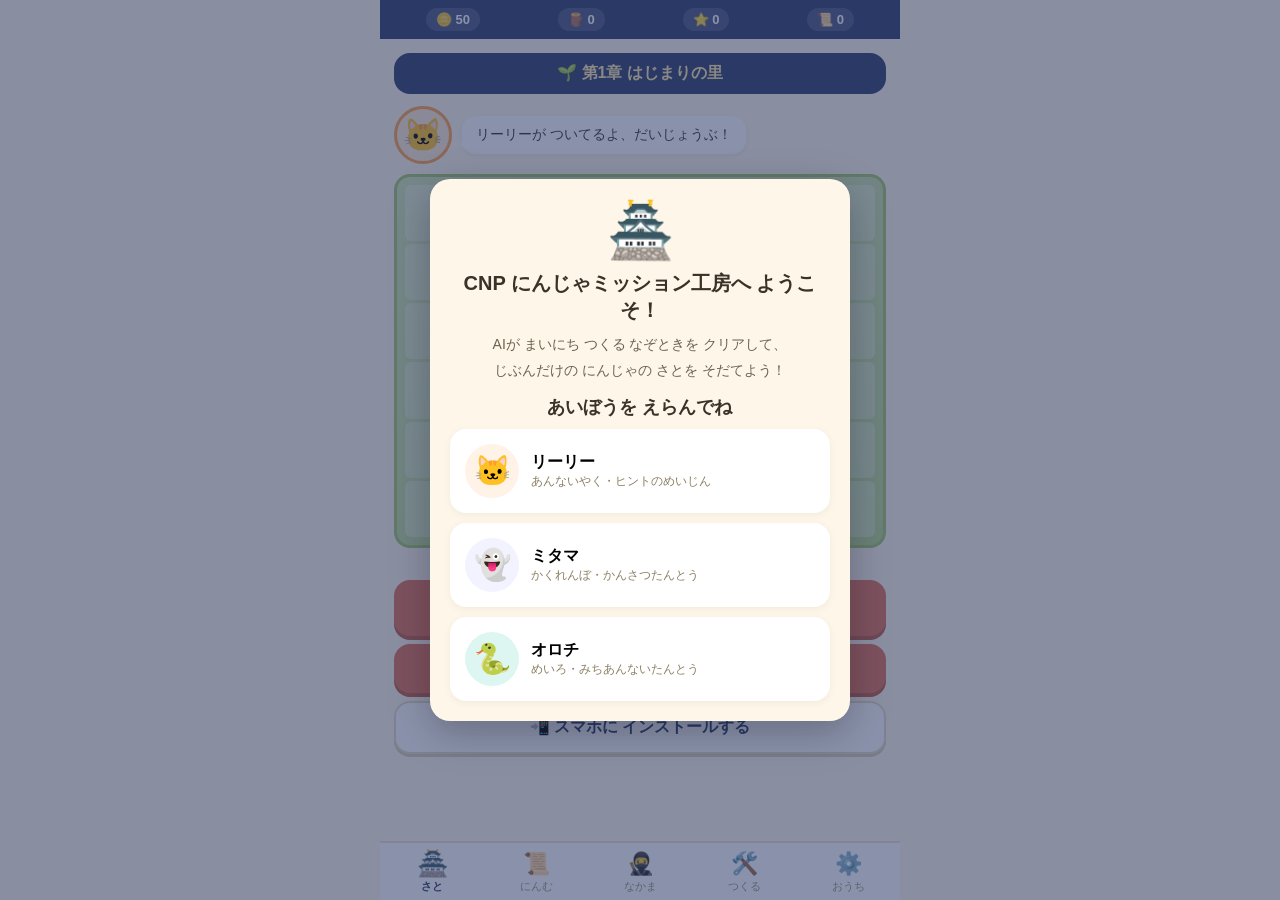
==== index.html @ 7656a040 "CNP にんじゃミッション工房 v1 (PWA) Co-Authored-By: Claude Fable 5 <noreply@anthropic.com>" ====
<!DOCTYPE html>
<html lang="ja">
<head>
  <meta charset="UTF-8">
  <meta name="viewport" content="width=device-width, initial-scale=1.0, viewport-fit=cover, user-scalable=no">
  <title>CNP にんじゃミッション工房</title>
  <meta name="description" content="AIが毎日つくる安全な忍者なぞときで、かわいいニンジャと里を育てるゲーム">
  <meta name="theme-color" content="#2b3a67">
  <link rel="manifest" href="manifest.webmanifest">
  <link rel="icon" href="icons/icon-192.png">
  <link rel="apple-touch-icon" href="icons/apple-touch-icon.png">
  <meta name="apple-mobile-web-app-capable" content="yes">
  <meta name="mobile-web-app-capable" content="yes">
  <meta name="apple-mobile-web-app-status-bar-style" content="black-translucent">
  <meta name="apple-mobile-web-app-title" content="にんじゃ工房">
  <link rel="stylesheet" href="style.css">
</head>
<body>
  <div id="app">
    <header id="topbar">
      <div class="res" id="res-coins">🪙 <span>0</span></div>
      <div class="res" id="res-wood">🪵 <span>0</span></div>
      <div class="res" id="res-star">⭐ <span>0</span></div>
      <div class="res" id="res-scroll">📜 <span>0</span></div>
    </header>
    <main id="screen"></main>
    <nav id="tabbar">
      <button data-tab="home"><span class="ticon">🏯</span><span>さと</span></button>
      <button data-tab="missions"><span class="ticon">📜</span><span>にんむ</span></button>
      <button data-tab="chars"><span class="ticon">🥷</span><span>なかま</span></button>
      <button data-tab="build"><span class="ticon">🛠️</span><span>つくる</span></button>
      <button data-tab="parent"><span class="ticon">⚙️</span><span>おうち</span></button>
    </nav>
  </div>
  <div id="overlay" class="hidden"></div>
  <script src="data.js"></script>
  <script src="gen.js"></script>
  <script src="game.js"></script>
</body>
</html>
---- style.css ----
/* ============================================================
   CNP にんじゃミッション工房 - スタイル
   ============================================================ */

* { box-sizing: border-box; -webkit-tap-highlight-color: transparent; }

:root {
  --bg: #fdf6e9;
  --ink: #3a3226;
  --navy: #2b3a67;
  --accent: #e17055;
  --gold: #f6b93b;
  --green: #78c850;
  --card: #ffffff;
  --radius: 16px;
}

html, body {
  margin: 0; padding: 0;
  height: 100%;
  overscroll-behavior: none;
}

body {
  font-family: "Hiragino Maru Gothic ProN", "BIZ UDGothic", "Yu Gothic", "Meiryo", sans-serif;
  background: var(--bg);
  color: var(--ink);
  touch-action: manipulation;
  user-select: none;
  -webkit-user-select: none;
}

#app {
  display: flex;
  flex-direction: column;
  height: 100dvh;
  max-width: 520px;
  margin: 0 auto;
  background: var(--bg);
}

/* ---------- トップバー ---------- */
#topbar {
  display: flex;
  gap: 6px;
  padding: calc(8px + env(safe-area-inset-top)) 10px 8px;
  background: var(--navy);
  color: #fff;
  justify-content: space-around;
  flex-shrink: 0;
}
.res {
  background: rgba(255,255,255,.14);
  border-radius: 999px;
  padding: 4px 10px;
  font-size: 13px;
  font-weight: bold;
  white-space: nowrap;
}

/* ---------- メイン ---------- */
#screen {
  flex: 1;
  overflow-y: auto;
  padding: 14px 14px 24px;
  -webkit-overflow-scrolling: touch;
}

/* ---------- タブバー ---------- */
#tabbar {
  display: flex;
  flex-shrink: 0;
  background: #fff;
  border-top: 2px solid #eadfc8;
  padding-bottom: env(safe-area-inset-bottom);
}
#tabbar button {
  flex: 1;
  border: none;
  background: none;
  padding: 8px 0 6px;
  font-size: 11px;
  color: #9a8f7a;
  display: flex;
  flex-direction: column;
  align-items: center;
  gap: 2px;
  font-family: inherit;
  cursor: pointer;
}
#tabbar button .ticon { font-size: 22px; }
#tabbar button.active { color: var(--navy); font-weight: bold; }
#tabbar button.active .ticon { transform: scale(1.15); }

/* ---------- ボタン ---------- */
.btn {
  display: block;
  width: 100%;
  border: none;
  border-radius: var(--radius);
  background: var(--accent);
  color: #fff;
  font-size: 16px;
  font-weight: bold;
  font-family: inherit;
  padding: 14px;
  margin: 8px 0;
  cursor: pointer;
  box-shadow: 0 4px 0 #c05a42;
  transition: transform .08s;
}
.btn:active { transform: translateY(3px); box-shadow: 0 1px 0 #c05a42; }
.btn.big { font-size: 18px; padding: 16px; }
.btn.small { width: auto; font-size: 14px; padding: 9px 16px; margin: 4px 0; box-shadow: 0 3px 0 #c05a42; }
.btn.ghost { background: #fff; color: var(--navy); box-shadow: 0 3px 0 #d9cdb4; border: 2px solid #e5dac2; }
.btn.danger { background: #d63031; box-shadow: 0 3px 0 #a02324; }
.btn:disabled { opacity: .55; }

/* ---------- ホーム ---------- */
.chapter-banner {
  background: var(--navy);
  color: #ffe9a8;
  text-align: center;
  border-radius: var(--radius);
  padding: 10px;
  font-weight: bold;
  font-size: 16px;
  margin-bottom: 12px;
}
.partner-row { display: flex; align-items: center; gap: 10px; margin: 10px 0; }
.partner-face {
  width: 58px; height: 58px;
  border-radius: 50%;
  border: 3px solid var(--gold);
  display: flex; align-items: center; justify-content: center;
  font-size: 32px;
  flex-shrink: 0;
  background: #fff;
}
.bubble {
  background: #fff;
  border-radius: 14px;
  padding: 10px 14px;
  font-size: 14px;
  position: relative;
  box-shadow: 0 2px 6px rgba(0,0,0,.06);
}
.bubble::before {
  content: "";
  position: absolute;
  left: -8px; top: 22px;
  border: 6px solid transparent;
  border-right-color: #fff;
}
.home-stats { text-align: center; font-size: 13px; color: #8d8064; margin: 6px 0; }

/* ---------- 里グリッド ---------- */
.village-wrap {
  background: linear-gradient(160deg, #d4e7b5, #b8d98d);
  border-radius: var(--radius);
  padding: 8px;
  border: 3px solid #a3c76d;
}
.village { display: grid; gap: 3px; }
.vcell {
  aspect-ratio: 1;
  background: rgba(255,255,255,.35);
  border: none;
  border-radius: 6px;
  font-size: clamp(16px, 5.5vw, 26px);
  display: flex; align-items: center; justify-content: center;
  padding: 0;
  cursor: pointer;
  font-family: inherit;
}
.vcell.filled { background: rgba(255,255,255,.7); }
button.vcell:active { background: rgba(255,255,255,.9); }

/* ---------- 任務 ---------- */
.page-title { font-size: 18px; font-weight: bold; margin: 4px 0 10px; }
.page-title .date { font-size: 12px; color: #9a8f7a; font-weight: normal; }
.ai-note {
  background: #fff4d6;
  border-radius: 12px;
  padding: 8px 12px;
  font-size: 12.5px;
  color: #8a6d1d;
  margin-bottom: 12px;
}
.mission-list { display: flex; flex-direction: column; gap: 10px; }
.mission-card {
  display: flex;
  align-items: center;
  gap: 10px;
  background: var(--card);
  border-radius: var(--radius);
  padding: 12px;
  box-shadow: 0 2px 8px rgba(0,0,0,.05);
}
.mission-card.done { opacity: .65; }
.m-icon { font-size: 30px; }
.m-body { flex: 1; }
.m-label { font-weight: bold; font-size: 15px; }
.m-story { font-size: 12.5px; color: #8d8064; }
.m-special {
  background: var(--gold);
  color: #fff;
  border-radius: 999px;
  font-size: 10.5px;
  padding: 2px 8px;
}
.m-done { font-size: 22px; }

.day-end {
  text-align: center;
  background: var(--navy);
  color: #fff;
  border-radius: var(--radius);
  padding: 20px 14px;
  margin-bottom: 14px;
}
.day-end-emoji { font-size: 44px; }
.day-end-title { font-size: 18px; font-weight: bold; margin: 8px 0 4px; }
.day-end-sub { font-size: 13px; opacity: .9; line-height: 1.7; }

/* ---------- プレイ画面 ---------- */
.play-head { display: flex; align-items: center; gap: 10px; margin-bottom: 6px; }
.play-title { font-weight: bold; font-size: 16px; }
.puzzle-area {
  background: var(--card);
  border-radius: var(--radius);
  padding: 16px;
  margin: 10px 0;
  box-shadow: 0 2px 8px rgba(0,0,0,.05);
}
.qtext { font-size: 16px; line-height: 1.8; font-weight: bold; margin-bottom: 12px; }
.qtext .sub { font-size: 12.5px; color: #8d8064; font-weight: normal; }

.choices { display: flex; flex-direction: column; gap: 8px; margin-top: 10px; }
.choice {
  border: 2px solid #e5dac2;
  background: #fffdf7;
  border-radius: 12px;
  padding: 13px;
  font-size: 15px;
  font-weight: bold;
  font-family: inherit;
  color: var(--ink);
  cursor: pointer;
  text-align: center;
}
.choice:active { background: #fff1d6; }
.choice.dim { opacity: .45; }
.choice.tile { display: inline-flex; width: 52px; height: 52px; align-items: center; justify-content: center; font-size: 20px; }

.hint-area { margin: 6px 0; }
.hint-line {
  background: #e8f4fd;
  color: #1e6091;
  border-radius: 12px;
  padding: 9px 12px;
  font-size: 13.5px;
  margin: 6px 0;
}

/* すいり */
.deduce-hints { margin: 8px 0; }
.deduce-hint {
  background: #f0ead6;
  border-radius: 10px;
  padding: 8px 12px;
  font-size: 14px;
  margin: 6px 0;
}

/* じゅんばん */
.order-seq {
  background: #f7f2e4;
  border-radius: 12px;
  padding: 10px 12px;
  font-size: 14px;
  min-height: 44px;
  margin-bottom: 10px;
  line-height: 1.9;
}
.order-list { display: flex; flex-direction: column; gap: 8px; }

/* きおく */
.scroll-view {
  background: linear-gradient(#f9edcf, #f3e2b3);
  border: 3px solid #cbb26a;
  border-radius: 12px;
  text-align: center;
  font-size: 34px;
  padding: 22px 10px;
  letter-spacing: 8px;
}
.mem-timer { text-align: center; font-size: 26px; font-weight: bold; color: var(--accent); margin: 8px 0; min-height: 32px; }

/* かんさつ */
.obs-grid { display: grid; gap: 6px; }
.obs-cell {
  aspect-ratio: 1;
  font-size: clamp(20px, 6.5vw, 30px);
  background: #fffdf7;
  border: 2px solid #eee3ca;
  border-radius: 10px;
  display: flex; align-items: center; justify-content: center;
  padding: 0;
  cursor: pointer;
}

/* めいろ */
.maze { display: grid; gap: 0; border-radius: 10px; overflow: hidden; margin: 8px 0; }
.mz-cell { aspect-ratio: 1; display: flex; align-items: center; justify-content: center; font-size: clamp(10px, 3.4vw, 18px); }
.mz-cell.wall { background: var(--navy); }
.mz-cell.floor { background: #fdf3da; }
.dpad {
  display: grid;
  grid-template-columns: repeat(3, 64px);
  gap: 6px;
  justify-content: center;
  margin-top: 10px;
}
.dbtn {
  height: 52px;
  font-size: 22px;
  border: none;
  border-radius: 12px;
  background: var(--navy);
  color: #fff;
  cursor: pointer;
  box-shadow: 0 3px 0 #1d2947;
}
.dbtn:active { transform: translateY(2px); box-shadow: 0 1px 0 #1d2947; }

/* あんごう */
.cipher-key {
  display: flex;
  flex-wrap: wrap;
  gap: 6px;
  margin-bottom: 10px;
}
.key-item {
  background: #f0ead6;
  border-radius: 8px;
  padding: 6px 10px;
  font-size: 15px;
  font-weight: bold;
}
.cipher-code {
  text-align: center;
  font-size: 26px;
  font-weight: bold;
  letter-spacing: 4px;
  background: #fdf3da;
  border-radius: 12px;
  padding: 14px;
  margin: 8px 0;
}

/* ことばならべ */
.anag-slots { display: flex; gap: 8px; justify-content: center; margin: 10px 0; }
.anag-slot {
  width: 48px; height: 48px;
  border: 2px dashed #cbb26a;
  border-radius: 10px;
  background: #fffdf7;
  display: flex; align-items: center; justify-content: center;
  font-size: 22px; font-weight: bold;
}
.anag-tiles { display: flex; gap: 8px; justify-content: center; flex-wrap: wrap; margin: 8px 0; }

/* ---------- 結果・モーダル ---------- */
#overlay {
  position: fixed;
  inset: 0;
  background: rgba(43,58,103,.55);
  display: flex;
  align-items: center;
  justify-content: center;
  padding: 20px;
  z-index: 50;
}
#overlay.hidden { display: none; }
.modal {
  background: var(--bg);
  border-radius: 20px;
  padding: 20px;
  width: 100%;
  max-width: 420px;
  max-height: 82dvh;
  overflow-y: auto;
  box-shadow: 0 12px 40px rgba(0,0,0,.25);
}
.result { text-align: center; }
.result-emoji { font-size: 54px; }
.result-title { font-size: 20px; font-weight: bold; margin: 8px 0; }
.result-line { font-size: 14px; line-height: 1.8; color: #6d6250; margin: 6px 0 12px; }
.result-rewards { margin: 12px 0; }
.reward-item {
  background: #fff;
  border-radius: 12px;
  padding: 10px;
  font-weight: bold;
  margin: 6px 0;
}

/* ---------- なかま ---------- */
.char-list { display: flex; flex-direction: column; gap: 10px; }
.char-card {
  display: flex;
  align-items: center;
  gap: 12px;
  background: var(--card);
  border-radius: var(--radius);
  border: 3px solid transparent;
  padding: 12px;
  box-shadow: 0 2px 8px rgba(0,0,0,.05);
  font-family: inherit;
  text-align: left;
  width: 100%;
}
.char-card.locked { opacity: .8; }
.char-face {
  width: 54px; height: 54px;
  border-radius: 50%;
  display: flex; align-items: center; justify-content: center;
  font-size: 30px;
  flex-shrink: 0;
}
.char-body { flex: 1; }
.char-name { font-weight: bold; font-size: 16px; }
.char-role { font-size: 12px; color: #8d8064; }
.char-action { flex-shrink: 0; max-width: 40%; }
.char-current { font-size: 11.5px; color: var(--green); font-weight: bold; text-align: center; }
.char-card.pickable { cursor: pointer; }
.char-card.pickable:active { background: #fff6e0; }

/* ---------- おみせ ---------- */
.shop-list { display: flex; flex-direction: column; gap: 8px; }
.shop-item {
  display: flex;
  align-items: center;
  gap: 10px;
  background: #fff;
  border: 2px solid #eee3ca;
  border-radius: 12px;
  padding: 10px;
  font-family: inherit;
  text-align: left;
  cursor: pointer;
  width: 100%;
  color: var(--ink);
}
.shop-item.cant { opacity: .5; }
.s-emoji { font-size: 26px; }
.s-body { flex: 1; font-size: 13px; }
.s-body small { color: #8d8064; }
.s-cost { font-size: 12.5px; font-weight: bold; white-space: nowrap; }
.inv-bar {
  background: #fff;
  border-radius: 12px;
  padding: 10px 12px;
  font-size: 14px;
  margin: 10px 0;
  box-shadow: 0 2px 6px rgba(0,0,0,.05);
}

/* ---------- 保護者 ---------- */
.parent-gate { background: #fff; border-radius: var(--radius); padding: 18px; text-align: center; }
.gate-q { font-size: 22px; font-weight: bold; }
.gate-input {
  width: 120px;
  font-size: 22px;
  text-align: center;
  padding: 10px;
  border: 2px solid #e5dac2;
  border-radius: 12px;
  font-family: inherit;
}
.gate-msg { color: #d63031; font-size: 13px; min-height: 20px; margin-top: 6px; }
.parent-box {
  background: #fff;
  border-radius: var(--radius);
  padding: 14px;
  margin-bottom: 12px;
  font-size: 14px;
}
.parent-box label { display: flex; justify-content: space-between; align-items: center; margin: 8px 0; gap: 10px; }
.parent-box select {
  font-size: 14px;
  padding: 8px;
  border-radius: 10px;
  border: 2px solid #e5dac2;
  font-family: inherit;
  background: #fffdf7;
}
.parent-box.safety { font-size: 12.5px; color: #6d6250; }
.parent-box.safety ul { margin: 8px 0 0; padding-left: 18px; line-height: 1.9; }
.stat-line { margin: 4px 0; }
.install-steps { text-align: left; font-size: 14px; line-height: 2; padding-left: 20px; }
.install-body p { font-size: 13px; }

/* ---------- エフェクト ---------- */
.shake { animation: shake .4s; }
@keyframes shake {
  0%, 100% { transform: translateX(0); }
  25% { transform: translateX(-6px); }
  75% { transform: translateX(6px); }
}
.pop { animation: pop .3s; }
@keyframes pop {
  0% { transform: scale(.7); opacity: 0; }
  100% { transform: scale(1); opacity: 1; }
}
.glow {
  box-shadow: 0 0 0 3px var(--gold), 0 0 16px var(--gold) !important;
  background: #fff3c4 !important;
}
.confetti {
  position: fixed;
  top: -30px;
  z-index: 100;
  pointer-events: none;
  animation: fall 2.4s ease-in forwards;
}
@keyframes fall {
  to { transform: translateY(105vh) rotate(360deg); opacity: .6; }
}
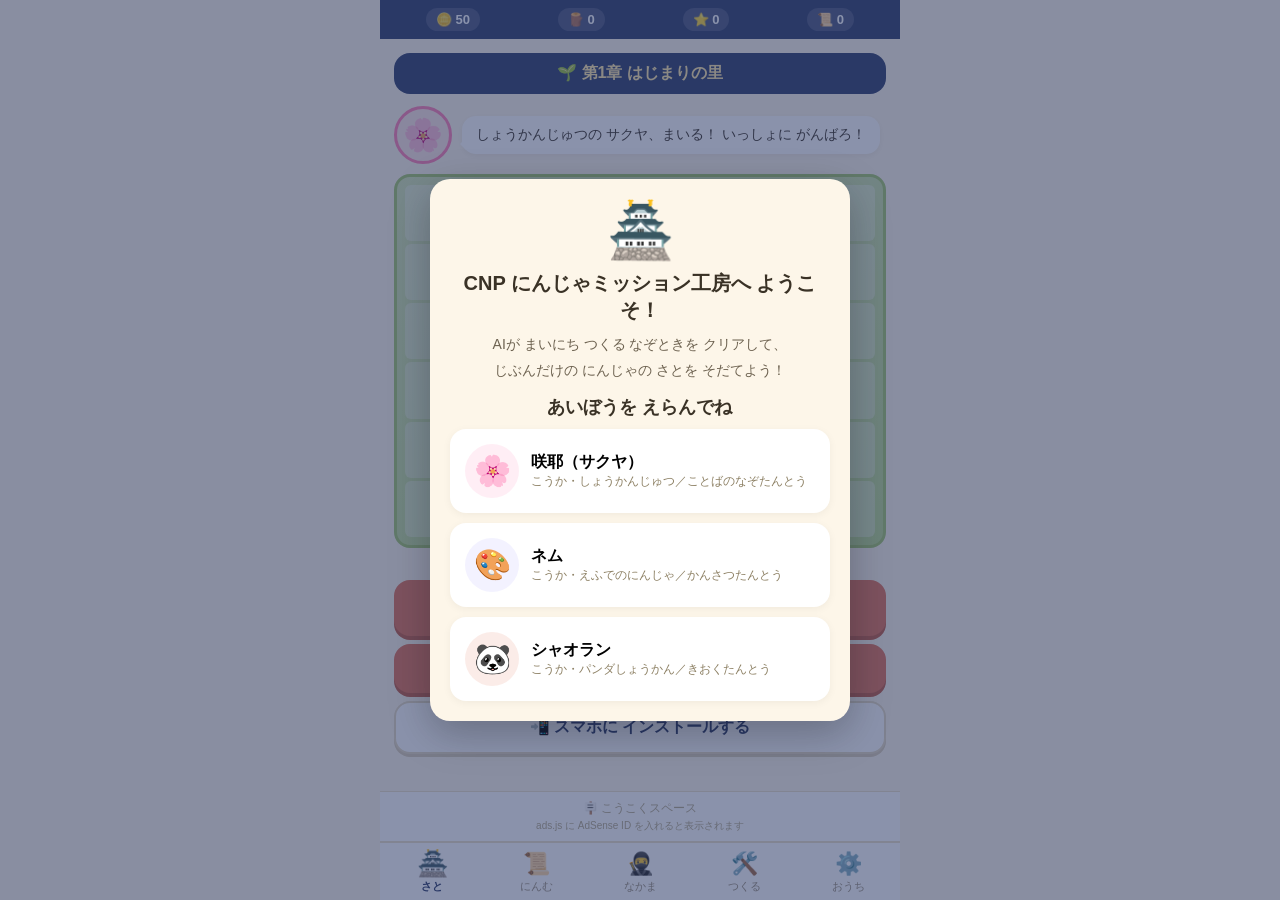
==== commit 1aeb4e4e: "広告機能を追加（AdSense・ホーム画面下バナー1枠のみ） - ads.js: AD_CONFIGにpub ID/slotを入れると実広告、未設定はプレースホルダー - なぞとき中・任務画面では非表" ====
--- a/index.html
+++ b/index.html
@@ -24,6 +24,7 @@
       <div class="res" id="res-scroll">📜 <span>0</span></div>
     </header>
     <main id="screen"></main>
+    <div id="ad-bar"></div>
     <nav id="tabbar">
       <button data-tab="home"><span class="ticon">🏯</span><span>さと</span></button>
       <button data-tab="missions"><span class="ticon">📜</span><span>にんむ</span></button>
@@ -35,6 +36,7 @@
   <div id="overlay" class="hidden"></div>
   <script src="data.js"></script>
   <script src="gen.js"></script>
+  <script src="ads.js"></script>
   <script src="game.js"></script>
 </body>
 </html>
--- a/style.css
+++ b/style.css
@@ -33,6 +33,7 @@
 #app {
   display: flex;
   flex-direction: column;
+  height: 100vh;
   height: 100dvh;
   max-width: 520px;
   margin: 0 auto;
@@ -65,6 +66,28 @@
   padding: 14px 14px 24px;
   -webkit-overflow-scrolling: touch;
 }
+
+/* ---------- 広告バー（ホーム画面のみ表示） ---------- */
+#ad-bar {
+  flex-shrink: 0;
+  background: #fff;
+  border-top: 1px solid #eadfc8;
+  min-height: 0;
+  max-height: 70px;
+  overflow: hidden;
+}
+.ad-placeholder {
+  display: flex;
+  flex-direction: column;
+  align-items: center;
+  justify-content: center;
+  gap: 2px;
+  padding: 8px;
+  font-size: 12px;
+  color: #b3a888;
+  text-align: center;
+}
+.ad-placeholder span { font-size: 10px; }
 
 /* ---------- タブバー ---------- */
 #tabbar {
@@ -209,6 +232,24 @@
   font-size: 10.5px;
   padding: 2px 8px;
 }
+.m-hard {
+  background: #d63031;
+  color: #fff;
+  border-radius: 999px;
+  font-size: 10.5px;
+  padding: 2px 8px;
+}
+.mission-card.hard { border: 2px solid #ff7675; }
+.no-support {
+  background: #ffe3e3;
+  color: #a02324;
+  border-radius: 12px;
+  padding: 10px 14px;
+  font-size: 13.5px;
+  font-weight: bold;
+  text-align: center;
+  margin: 8px 0;
+}
 .m-done { font-size: 22px; }
 
 .day-end {
@@ -389,6 +430,7 @@
   padding: 20px;
   width: 100%;
   max-width: 420px;
+  max-height: 82vh;
   max-height: 82dvh;
   overflow-y: auto;
   box-shadow: 0 12px 40px rgba(0,0,0,.25);
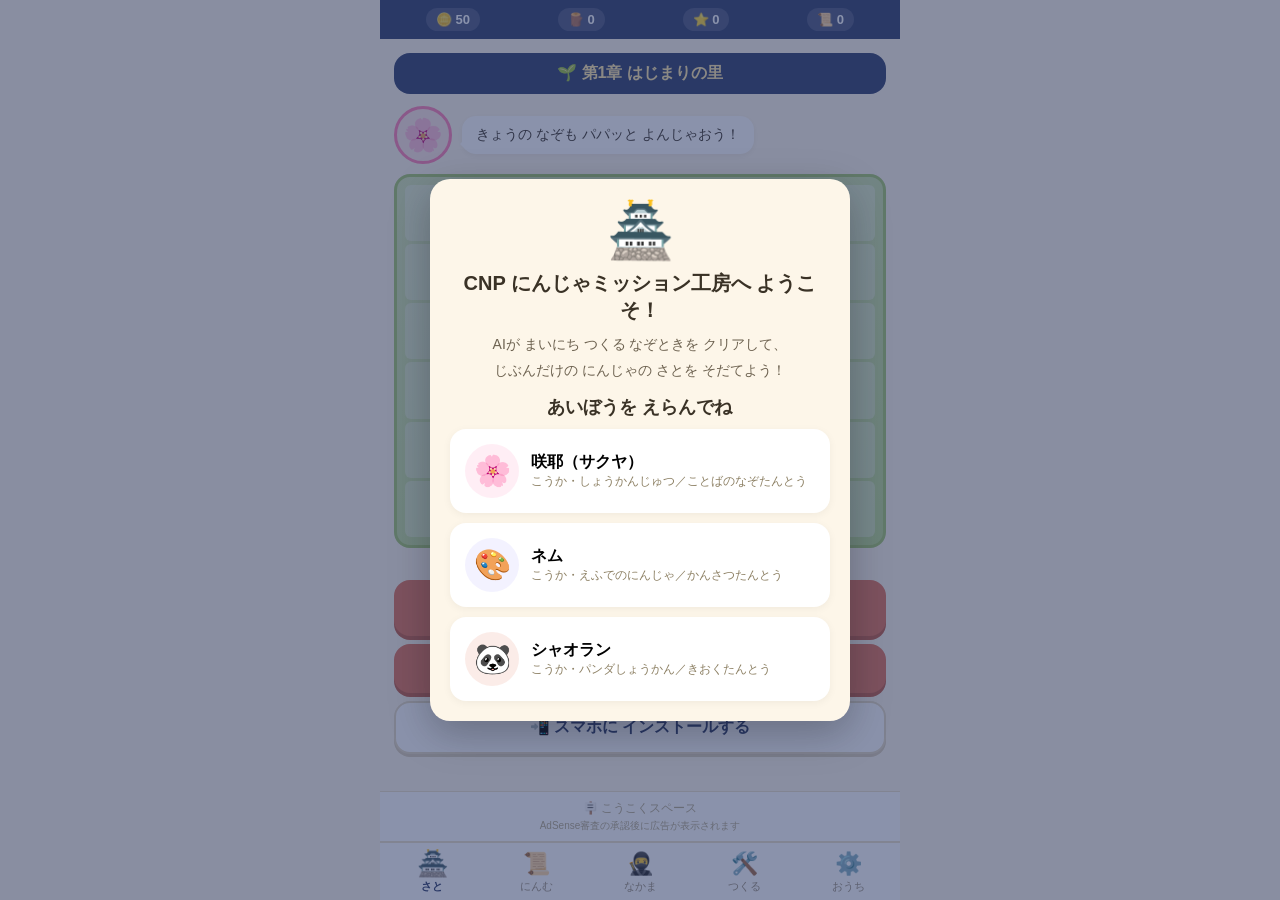
==== commit 258e35f2: "AdSense審査コード設置（pub-2175971581635704）・ads.txt更新・SWキャッシュv4 Co-Authored-By: Claude Fable 5 <noreply@ant" ====
--- a/index.html
+++ b/index.html
@@ -13,6 +13,8 @@
   <meta name="mobile-web-app-capable" content="yes">
   <meta name="apple-mobile-web-app-status-bar-style" content="black-translucent">
   <meta name="apple-mobile-web-app-title" content="にんじゃ工房">
+  <!-- AdSense審査コード（pub-2175971581635704） -->
+  <script async src="https://pagead2.googlesyndication.com/pagead/js/adsbygoogle.js?client=ca-pub-2175971581635704" crossorigin="anonymous"></script>
   <link rel="stylesheet" href="style.css">
 </head>
 <body>
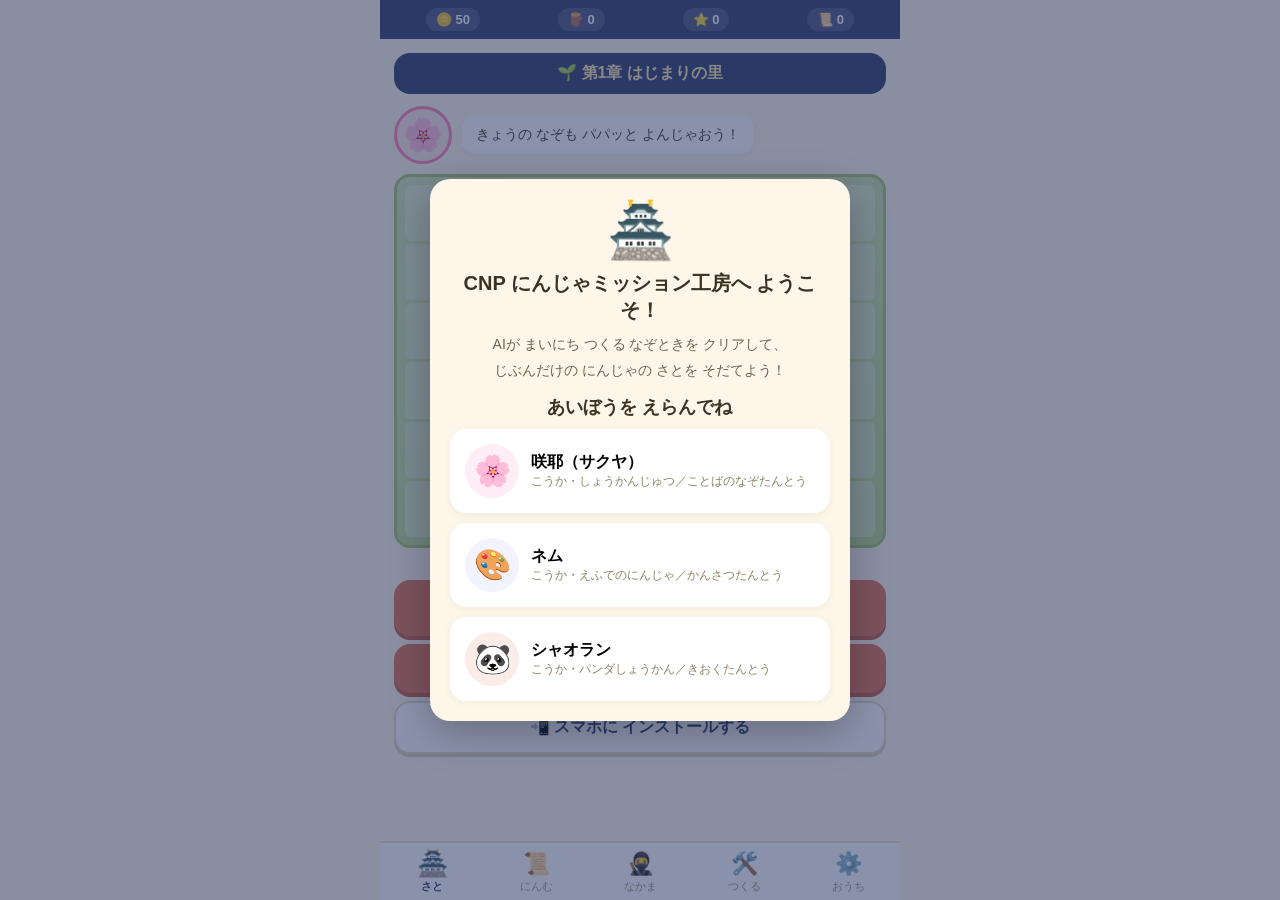
==== commit 6b98ae37: "おにむず算数のフリーズ修正・AdSense広告枠の修正・なぞなぞ15問追加・遊び方ページ追加 - 答えが1〜2のとき選択肢生成が無限ループし画面が固まる不具合を修正 - adsbygoogle.js " ====
--- a/index.html
+++ b/index.html
@@ -13,7 +13,8 @@
   <meta name="mobile-web-app-capable" content="yes">
   <meta name="apple-mobile-web-app-status-bar-style" content="black-translucent">
   <meta name="apple-mobile-web-app-title" content="にんじゃ工房">
-  <!-- AdSense審査コード（pub-2175971581635704） -->
+  <!-- Google AdSense（pub-2175971581635704）。子ども向けのため非パーソナライズ広告のみをリクエスト。広告枠の設定は ads.js -->
+  <script>(window.adsbygoogle = window.adsbygoogle || []).requestNonPersonalizedAds = 1;</script>
   <script async src="https://pagead2.googlesyndication.com/pagead/js/adsbygoogle.js?client=ca-pub-2175971581635704" crossorigin="anonymous"></script>
   <link rel="stylesheet" href="style.css">
 </head>
@@ -26,7 +27,7 @@
       <div class="res" id="res-scroll">📜 <span>0</span></div>
     </header>
     <main id="screen"></main>
-    <div id="ad-bar"></div>
+    <div id="ad-bar" style="display:none" aria-label="こうこく"></div>
     <nav id="tabbar">
       <button data-tab="home"><span class="ticon">🏯</span><span>さと</span></button>
       <button data-tab="missions"><span class="ticon">📜</span><span>にんむ</span></button>
--- a/style.css
+++ b/style.css
@@ -73,21 +73,20 @@
   background: #fff;
   border-top: 1px solid #eadfc8;
   min-height: 0;
-  max-height: 70px;
+  max-height: 80px;
   overflow: hidden;
 }
-.ad-placeholder {
-  display: flex;
-  flex-direction: column;
-  align-items: center;
-  justify-content: center;
-  gap: 2px;
-  padding: 8px;
-  font-size: 12px;
+/* こどもにも「これは こうこく」と わかるように ラベルを出す */
+#ad-bar::before {
+  content: "こうこく";
+  display: block;
+  font-size: 10px;
+  line-height: 14px;
   color: #b3a888;
   text-align: center;
 }
-.ad-placeholder span { font-size: 10px; }
+/* 広告が配信されなかったときは枠ごと隠す */
+#ad-bar:has(ins[data-ad-status="unfilled"]) { display: none !important; }
 
 /* ---------- タブバー ---------- */
 #tabbar {
@@ -570,3 +569,10 @@
 @keyframes fall {
   to { transform: translateY(105vh) rotate(360deg); opacity: .6; }
 }
+
+/* ---------- 保護者画面のリンク ---------- */
+.parent-links {
+  display: flex; flex-wrap: wrap; justify-content: center; gap: 8px 18px;
+  margin: 10px 0 14px; font-size: 14px;
+}
+.parent-links a { color: #2b3a67; }
